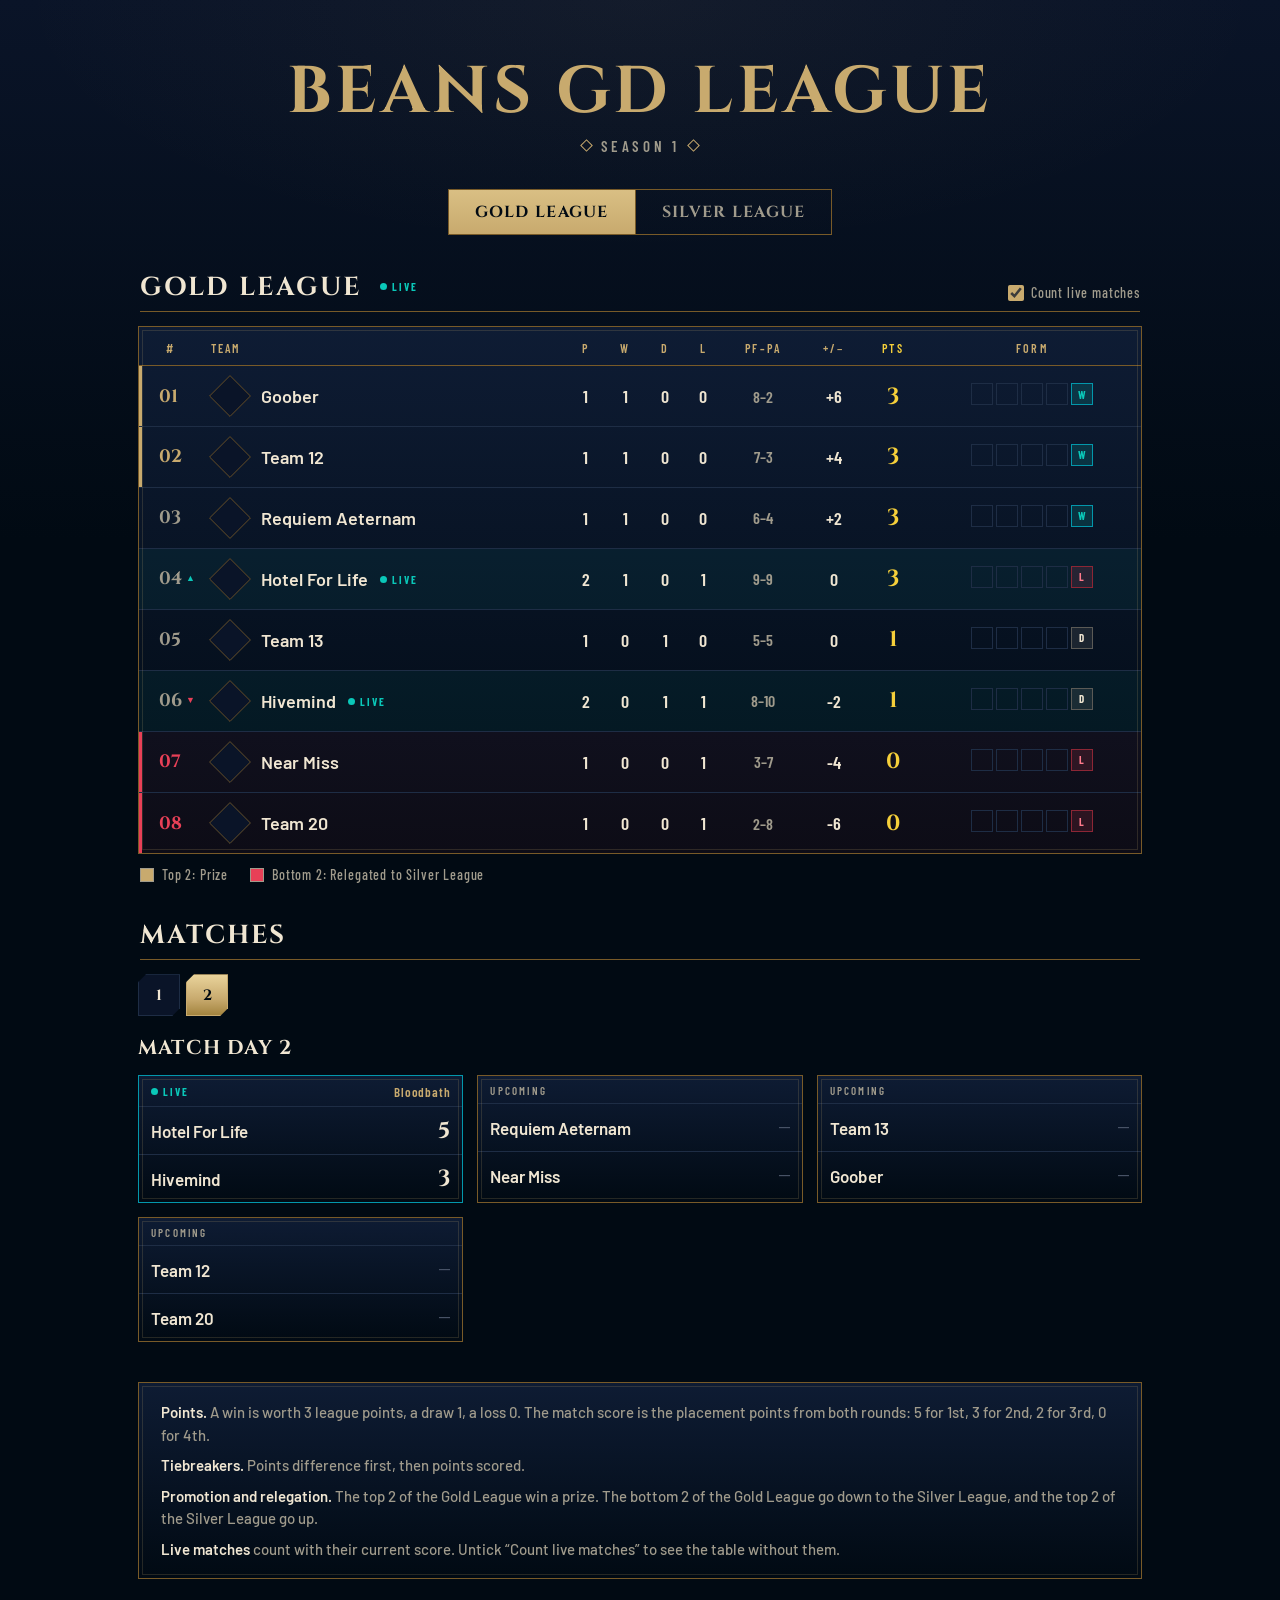
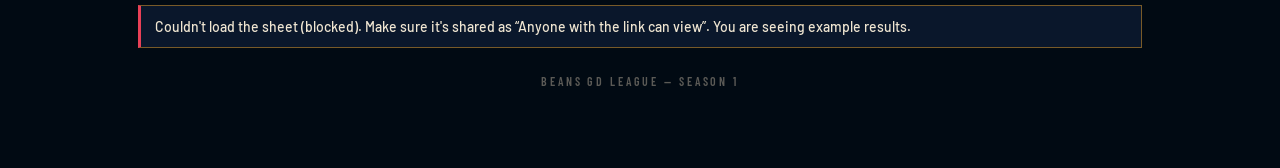
==== index.html @ 8f78c8f4 "uploading the websites to github (Overlay WIP)" ====
<!DOCTYPE html>
<html lang="en">
<head>
<meta charset="utf-8">
<meta name="viewport" content="width=device-width, initial-scale=1">
<title>Beans GD League – Standings</title>
<link rel="preconnect" href="https://fonts.googleapis.com">
<link href="https://fonts.googleapis.com/css2?family=Cinzel:wght@600;700&family=Barlow+Condensed:wght@500;600;700&family=Barlow:wght@500;600&display=swap" rel="stylesheet">
<link rel="stylesheet" href="css/standings/base.css">
<link rel="stylesheet" href="css/standings/header.css">
<link rel="stylesheet" href="css/standings/table.css">
<link rel="stylesheet" href="css/standings/matches.css">
<link rel="stylesheet" href="css/standings/roster.css">
</head>
<body>
<div class="wrap">

  <!-- title -->
  <header>
    <h1 id="league"></h1>
    <div class="season"><span class="diamond"></span><span id="season"></span><span class="diamond"></span></div>
  </header>

  <!-- Gold / Silver switch -->
  <nav class="divs" id="divs" aria-label="Division"></nav>

  <!-- league table -->
  <div class="bar">
    <h2><span id="tblTitle"></span> <em class="livetag" id="liveTag" hidden>Live</em></h2>
    <div class="ctrl"><span id="updated"></span><label><input type="checkbox" id="incLive" checked> Count live matches</label></div>
  </div>
  <p class="note" id="empty" hidden></p>
  <div id="tblWrap">
    <div class="frame"><div class="scroll"><table id="tbl"></table></div></div>
    <div class="legend" id="legend"></div>
  </div>

  <!-- matches -->
  <div id="matchWrap">
    <div class="bar"><h2>Matches</h2></div>
    <div class="days" id="days" aria-label="Match day"></div>
    <h3 id="dayTitle"></h3>
    <ul class="matches" id="weeks"></ul>
  </div>

  <!-- rules -->
  <div class="rules frame">
    <p><b>Points.</b> A win is worth 3 league points, a draw 1, a loss 0. The match score is the placement points from both rounds: 5 for 1st, 3 for 2nd, 2 for 3rd, 0 for 4th.</p>
    <p><b>Tiebreakers.</b> Points difference first, then points scored.</p>
    <p><b>Promotion and relegation.</b> The top 2 of the Gold League win a prize. The bottom 2 of the Gold League go down to the Silver League, and the top 2 of the Silver League go up.</p>
    <p><b>Live matches</b> count with their current score. Untick “Count live matches” to see the table without them.</p>
  </div>

  <div id="notice"></div>
  <footer id="foot"></footer>

  <!-- roster window (opens when a team name is clicked) -->
  <dialog id="roster" aria-labelledby="rTitle">
    <div class="rhead">
      <span id="rLogo"></span>
      <div><h2 id="rTitle"></h2><p id="rMeta"></p></div>
      <button class="close" id="rClose" aria-label="Close">✕</button>
    </div>
    <div id="rBody"></div>
  </dialog>
</div>

<!-- settings, shared sheet code, then the parts of this page (order matters) -->
<script src="config.js"></script>
<script src="js/sheet.js"></script>
<script src="js/standings/state.js"></script>
<script src="js/standings/teams.js"></script>
<script src="js/standings/logos.js"></script>
<script src="js/standings/table.js"></script>
<script src="js/standings/matches.js"></script>
<script src="js/standings/roster.js"></script>
<script src="js/standings/main.js"></script>
</body>
</html>
---- css/standings/base.css ----
/* ==========================================================================
   Standings – colours, fonts and shared building blocks
   ========================================================================== */

:root {
  --void: #010a13; --navy: #0a1428; --navy2: #0f1d36; --line: #1e2d45;
  --gold: #c8aa6e; --gold2: #f0e6d2; --gold3: #785a28; --bright: #f5cf3a;
  --teal: #0ac8b9; --teal2: #0397ab; --red: #e84057; --mut: #a09b8c; --txt: #f0e6d2;
  --disp: 'Cinzel', 'Times New Roman', serif;
  --cond: 'Barlow Condensed', 'Arial Narrow', sans-serif;
  --body: 'Barlow', system-ui, sans-serif;
}

* { box-sizing: border-box; margin: 0; padding: 0 }
[hidden] { display: none !important }
html { background: var(--void) }
body {
  min-height: 100vh; color: var(--txt); font: 500 16px/1.5 var(--body);
  background:
    radial-gradient(ellipse 70% 40% at 50% 0%, rgba(200,170,110,.05), transparent 70%),
    linear-gradient(180deg, var(--navy) 0%, var(--void) 60%);
  background-attachment: fixed;
}
.wrap { max-width: 1040px; margin: 0 auto; padding: 46px 18px 80px }

/* gold frame: thin gold border plus a faint inner line (table, match cards, info box) */
.frame { position: relative; background: linear-gradient(180deg, rgba(15,29,54,.92), rgba(1,10,19,.92)); border: 1px solid var(--gold3) }
.frame::before { content: ""; position: absolute; inset: 3px; border: 1px solid rgba(200,170,110,.18); pointer-events: none }

/* section heading row ("Gold League", "Matches") */
.bar { display: flex; justify-content: space-between; align-items: flex-end; gap: 12px; flex-wrap: wrap; margin: 40px 2px 14px; padding-bottom: 10px; border-bottom: 1px solid var(--gold3) }
h2 { font: 700 26px/1 var(--disp); letter-spacing: .08em; text-transform: uppercase; color: var(--gold2) }
h2 .livetag { margin-left: 10px; vertical-align: 5px }
.ctrl { display: flex; align-items: center; gap: 16px; font: 500 14px var(--cond); letter-spacing: .06em; color: var(--mut) }
.ctrl label { display: flex; align-items: center; gap: 7px; cursor: pointer }
.ctrl input { width: 16px; height: 16px; accent-color: var(--gold) }

/* "Live" marker */
.livetag { display: inline-flex; align-items: center; gap: 5px; font: 700 11px/1 var(--cond); font-style: normal; letter-spacing: .18em; text-transform: uppercase; color: var(--teal) }
.livetag::before { content: ""; width: 7px; height: 7px; border-radius: 50%; background: var(--teal); animation: ping 1.6s infinite }
@keyframes ping { 50% { opacity: .35 } }

/* messages (empty division, loading errors) */
.note { margin: 26px 0 14px; border: 1px solid var(--gold3); border-left: 3px solid var(--gold); background: rgba(15,29,54,.7); padding: 10px 14px; font-size: 14px; color: var(--gold2) }
.note.bad { border-left-color: var(--red) }

/* rules box and footer */
.rules { margin-top: 40px; padding: 18px 22px; font-size: 15px; color: var(--mut) }
.rules p + p { margin-top: 8px }
.rules b { color: var(--gold2); font-weight: 600 }
footer { margin-top: 26px; text-align: center; font: 600 12px var(--cond); letter-spacing: .24em; text-transform: uppercase; color: #5b5a56 }

input:focus-visible { outline: 2px solid var(--teal); outline-offset: 2px }
@media (prefers-reduced-motion: reduce) { .livetag::before { animation: none } }
---- css/standings/header.css ----
/* ==========================================================================
   Standings – page title and Gold / Silver switch
   ========================================================================== */

header { text-align: center; margin-bottom: 34px }
h1 { font: 700 clamp(38px, 6.4vw, 66px)/1.05 var(--disp); letter-spacing: .06em; text-transform: uppercase; margin: 12px 0 10px; color: var(--gold) }
.season { font: 600 15px var(--cond); letter-spacing: .24em; text-transform: uppercase; color: var(--mut) }
.diamond { display: inline-block; width: 9px; height: 9px; transform: rotate(45deg); border: 1px solid var(--gold); margin: 0 10px; vertical-align: 2px }

/* division switch */
.divs { display: flex; justify-content: center; margin: 0 auto 6px; width: max-content; max-width: 100%; border: 1px solid var(--gold3) }
.div { font: 700 16px/1 var(--disp); letter-spacing: .08em; text-transform: uppercase; padding: 14px 26px; cursor: pointer; background: transparent; color: var(--mut); border: 0 }
.div + .div { border-left: 1px solid var(--gold3) }
.div:hover { color: var(--gold2) }
.div.on.gold   { background: linear-gradient(180deg, #d9bf84, var(--gold)); color: var(--void) }
.div.on.silver { background: linear-gradient(180deg, #e6e9ee, #aab1bc); color: var(--void) }
.div:focus-visible { outline: 2px solid var(--teal); outline-offset: 2px }
---- css/standings/table.css ----
/* ==========================================================================
   Standings – league table
   ========================================================================== */

.scroll { overflow-x: auto }
table { width: 100%; border-collapse: collapse; min-width: 600px }

/* th = heading cell (column titles), td = data cell */
th { font: 600 12px var(--cond); letter-spacing: .18em; text-transform: uppercase; color: var(--gold); padding: 14px 8px 10px; text-align: center; border-bottom: 1px solid var(--gold3) }
td { padding: 11px 8px; text-align: center; font: 600 18px var(--cond); border-top: 1px solid var(--line) }
th.l, td.l { text-align: left }
tbody tr:first-child td { border-top: 0 }
tbody tr { transition: background .15s }
tbody tr:hover { background: rgba(200,170,110,.06) }

/* rank column */
td.rk { width: 64px; font: 700 18px var(--disp); color: var(--mut); white-space: nowrap; padding-left: 20px; text-align: left }
.mv { font-size: 9px; margin-left: 4px; vertical-align: 3px }
.mv.up { color: var(--teal) } .mv.dn { color: var(--red) }

/* team column */
td.team { display: flex; align-items: center; gap: 12px; min-width: 230px; font: 600 18px var(--body) }
td.team .lg { width: 38px; height: 38px; object-fit: contain; flex-shrink: 0 }
td.team .ph { width: 38px; height: 38px; border: 1px solid var(--gold3); background: var(--navy); transform: rotate(45deg) scale(.78); flex-shrink: 0 }
button.nm, button.tn { all: unset; cursor: pointer; font: inherit; color: inherit; white-space: nowrap; overflow: hidden; text-overflow: ellipsis }
button.nm:hover, button.tn:hover { color: var(--gold) }
button.nm:focus-visible, button.tn:focus-visible { outline: 2px solid var(--teal); outline-offset: 2px }

/* number columns */
td.pts, th.pts { color: var(--bright) }
td.pts { font: 700 22px var(--disp) }
td.dim { color: var(--mut); font-size: 16px }

/* last 5 results */
.form { display: inline-flex; gap: 3px }
.form i { width: 22px; height: 22px; display: grid; place-items: center; font: 700 11px var(--cond); font-style: normal; border: 1px solid var(--line); color: var(--mut) }
.form .fW { background: rgba(10,200,185,.16); border-color: var(--teal2); color: var(--teal) }
.form .fD { background: rgba(160,155,140,.14); border-color: #5b5a56; color: var(--gold2) }
.form .fL { background: rgba(232,64,87,.14); border-color: #8c2635; color: #ff7a8c }

/* zones: prize (gold), promotion (teal), relegation (red); live rows */
tr.z-prize td.rk { color: var(--gold) }  tr.z-prize td:first-child { box-shadow: inset 3px 0 0 var(--gold) }
tr.z-up td.rk    { color: var(--teal) }  tr.z-up td:first-child    { box-shadow: inset 3px 0 0 var(--teal) }
tr.z-down td.rk  { color: var(--red) }   tr.z-down td:first-child  { box-shadow: inset 3px 0 0 var(--red) }
tr.z-down { background: rgba(232,64,87,.05) }
tr.inlive { background: rgba(10,200,185,.06) }

/* legend under the table */
.legend { display: flex; flex-wrap: wrap; gap: 8px 22px; margin: 12px 2px 0; font: 500 14px var(--cond); letter-spacing: .06em; color: var(--mut) }
.legend span { display: flex; align-items: center; gap: 8px }
.legend span::before { content: ""; width: 12px; height: 12px; border: 1px solid }
.lg-prize::before { background: var(--gold); border-color: var(--gold) }
.lg-up::before    { background: var(--teal); border-color: var(--teal) }
.lg-down::before  { background: var(--red);  border-color: var(--red) }

/* phones: only #, team, P, +/−, Pts */
@media (max-width: 640px) {
  .opt, .wdl { display: none }
  table { min-width: 0 }
  td.team { min-width: 0; font-size: 16px }
  td.rk { padding-left: 12px; width: 48px }
}
@media (prefers-reduced-motion: reduce) { tbody tr { transition: none } }
---- css/standings/matches.css ----
/* ==========================================================================
   Standings – match days and match cards
   ========================================================================== */

/* match day buttons */
.days { display: flex; flex-wrap: wrap; gap: 6px; margin: 0 0 18px }
.day { font: 700 15px/1 var(--disp); min-width: 42px; height: 42px; padding: 0 8px; cursor: pointer; color: var(--mut); background: var(--navy); border: 1px solid var(--line);
       clip-path: polygon(8px 0, 100% 0, 100% calc(100% - 8px), calc(100% - 8px) 100%, 0 100%, 0 8px) }
.day.fin { color: var(--gold2) }
.day:hover { border-color: var(--gold3); color: var(--gold2) }
.day.lvd { border-color: var(--teal2); color: var(--teal) }
.day.on { background: linear-gradient(180deg, #e9d39b, var(--gold) 60%, #a3843f); border-color: var(--gold); color: var(--void) }
.day:focus-visible { outline: 2px solid var(--teal); outline-offset: 2px }

h3 { font: 700 20px var(--disp); letter-spacing: .06em; text-transform: uppercase; color: var(--gold2); margin: 0 0 14px; display: flex; align-items: baseline; gap: 12px }
h3 small { font: 500 14px var(--cond); letter-spacing: .12em; color: var(--mut) }

/* cards */
ul.matches { list-style: none; display: grid; grid-template-columns: repeat(auto-fill, minmax(300px, 1fr)); gap: 14px }
.match .mh { display: flex; justify-content: space-between; gap: 8px; padding: 8px 12px 6px; font: 600 11px var(--cond); letter-spacing: .2em; text-transform: uppercase; color: var(--mut); border-bottom: 1px solid var(--line) }
.match .mh .lvls { letter-spacing: .06em; text-transform: none; font-size: 13px; color: var(--gold); white-space: nowrap; overflow: hidden; text-overflow: ellipsis }
.match .mr { display: grid; grid-template-columns: 30px 1fr auto; align-items: center; gap: 10px; padding: 9px 12px }
.match .mr:not(:has(img)) { grid-template-columns: 1fr auto }
.match .mr + .mr { border-top: 1px solid var(--line) }
.match .mr img { width: 30px; height: 30px; object-fit: contain }
.match .mr .tn { font: 600 17px var(--body) }
.match .mr .ms { font: 700 22px var(--disp); min-width: 34px; text-align: right; color: var(--gold2) }
.match .mr.win .tn { color: #fff }
.match .mr.win .ms { color: var(--bright) }
.match .mr.lose .tn, .match .mr.lose .ms { color: #6c6a62 }
.match.live { border-color: var(--teal2) }
.match.up .ms { color: #4a5568 }
---- css/standings/roster.css ----
/* ==========================================================================
   Standings – roster window
   ========================================================================== */

dialog#roster { margin: auto; width: min(560px, calc(100% - 32px)); max-height: 80vh; overflow: auto; color: var(--txt);
                background: linear-gradient(180deg, var(--navy2), var(--void)); border: 1px solid var(--gold3); padding: 0 }
dialog#roster::backdrop { background: rgba(1,10,19,.78) }

/* head: logo, team name, captain + division, close button */
.rhead { display: flex; align-items: center; gap: 20px; padding: 22px 22px 18px; border-bottom: 1px solid var(--gold3) }
.rhead #rLogo { flex-shrink: 0; display: grid; place-items: center; width: 112px; height: 112px }
.rhead .big { max-width: 112px; max-height: 112px; width: auto; height: auto; object-fit: contain }
.rhead h2 { font-size: 24px }
.rhead p { font: 500 14px var(--cond); letter-spacing: .06em; color: var(--mut); margin-top: 4px; white-space: pre }
.rhead .close { margin-left: auto; align-self: flex-start; background: none; border: 1px solid var(--gold3); color: var(--gold); width: 34px; height: 34px; cursor: pointer; font-size: 14px }
.rhead .close:hover { color: var(--gold2); border-color: var(--gold) }

/* player list */
#rBody { padding: 8px 10px 16px }
table.rt { min-width: 0 }
table.rt td { font: 600 17px var(--body) }
table.rt td.dim { font-size: 15px }
.rempty { padding: 16px 12px; color: var(--mut) }
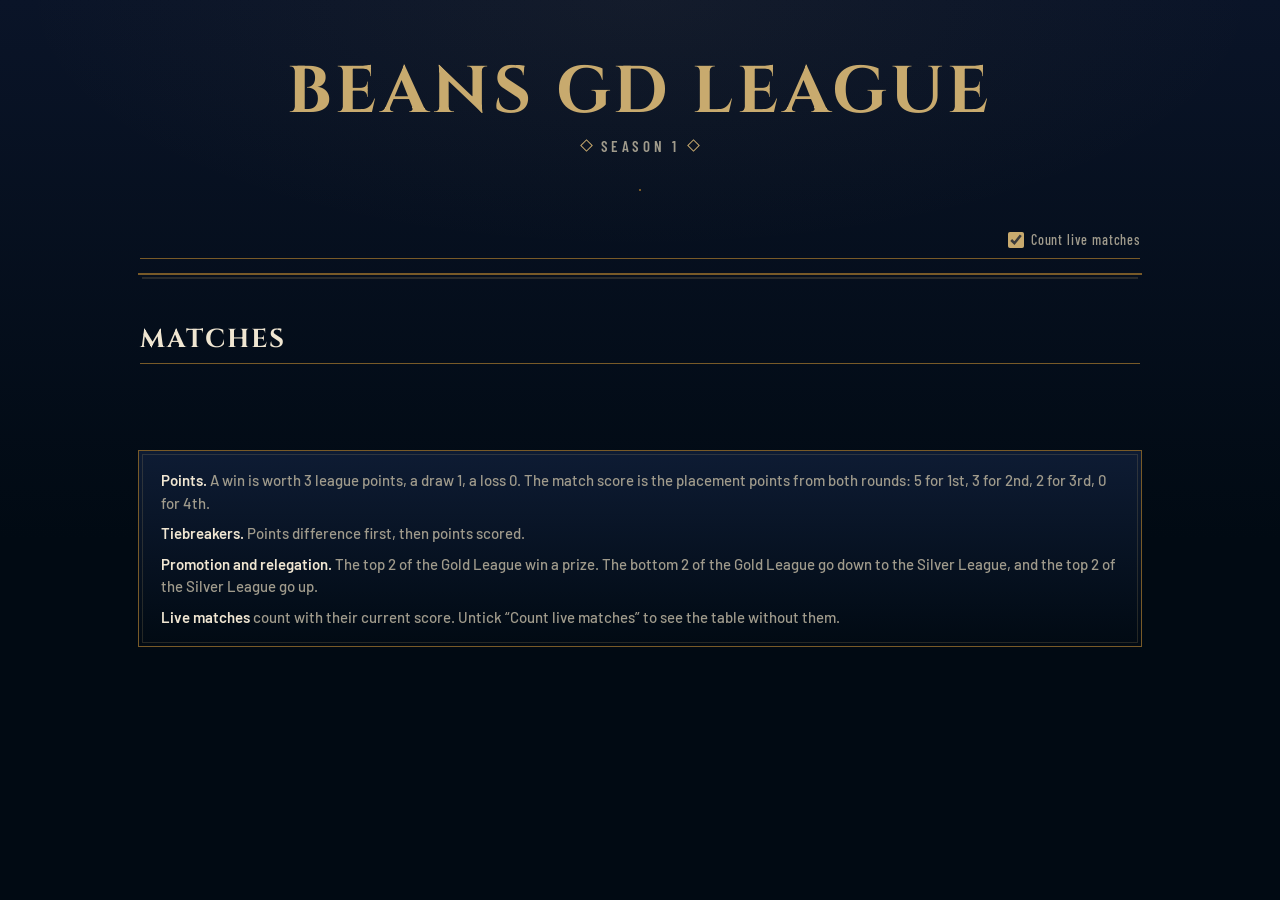
==== commit 938e4da4: "Remove footer element from index.html Remove the footer element from the HTML." ====
--- a/index.html
+++ b/index.html
@@ -52,7 +52,6 @@
   </div>
 
   <div id="notice"></div>
-  <footer id="foot"></footer>
 
   <!-- roster window (opens when a team name is clicked) -->
   <dialog id="roster" aria-labelledby="rTitle">
